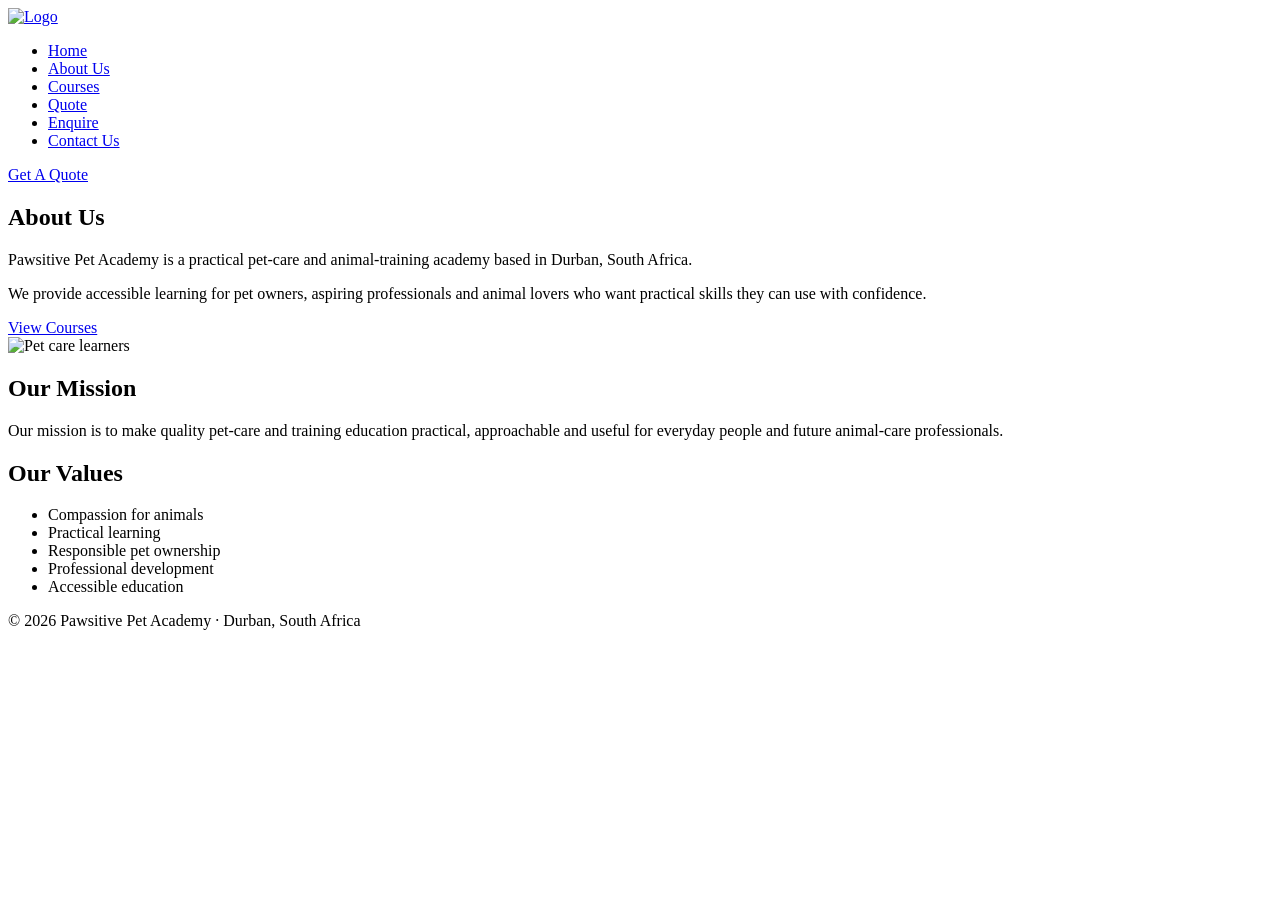
==== about.html @ f223840f "intial commit" ====
<!DOCTYPE html><html lang="en"><head><meta charset="UTF-8"><meta name="viewport" content="width=device-width, initial-scale=1.0"><title>About Us | Pawsitive Pet Academy</title><link rel="stylesheet" href="css/style.css"></head><body>
<header><nav><a href="index.html" class="logo"><img src="images/logo.png" alt="Logo"></a><ul><li><a href="index.html">Home</a></li><li><a href="about.html">About Us</a></li><li><a href="courses.html">Courses</a></li><li><a href="quote.html">Quote</a></li><li><a href="enquire.html">Enquire</a></li><li><a href="contact.html">Contact Us</a></li></ul><a href="quote.html" class="button">Get A Quote</a></nav></header>
<main><section class="hero"><div><h1>About Us</h1><p>Pawsitive Pet Academy is a practical pet-care and animal-training academy based in Durban, South Africa.</p><p>We provide accessible learning for pet owners, aspiring professionals and animal lovers who want practical skills they can use with confidence.</p><a href="courses.html" class="button">View Courses</a></div><img src="images/about.jpg" alt="Pet care learners"></section>
<section><h2>Our Mission</h2><p>Our mission is to make quality pet-care and training education practical, approachable and useful for everyday people and future animal-care professionals.</p><h2>Our Values</h2><ul><li>Compassion for animals</li><li>Practical learning</li><li>Responsible pet ownership</li><li>Professional development</li><li>Accessible education</li></ul></section></main><footer><p>© 2026 Pawsitive Pet Academy · Durban, South Africa</p></footer></body></html>
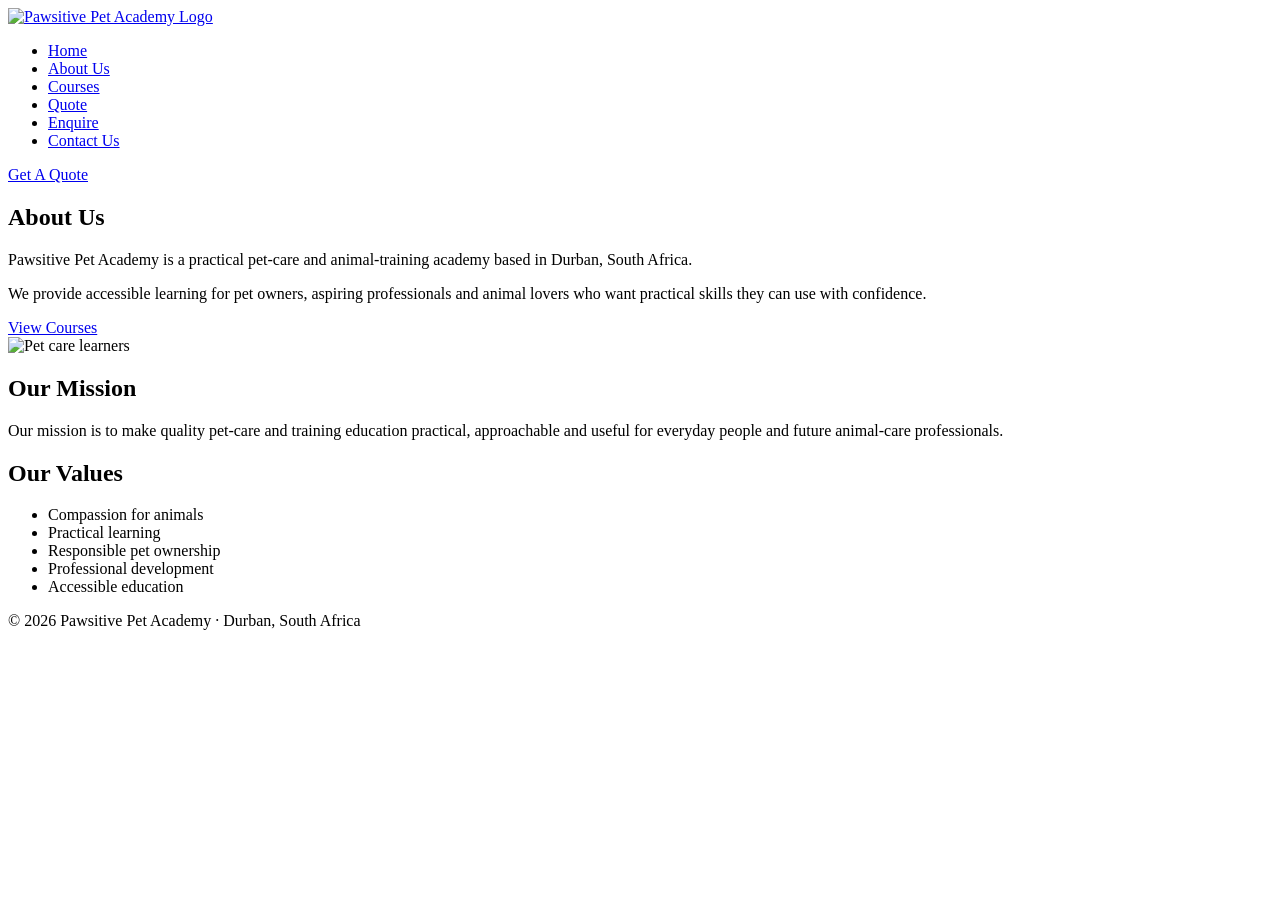
==== commit 5d41b268: "commit" ====
--- a/about.html
+++ b/about.html
@@ -1,4 +1,113 @@
-<!DOCTYPE html><html lang="en"><head><meta charset="UTF-8"><meta name="viewport" content="width=device-width, initial-scale=1.0"><title>About Us | Pawsitive Pet Academy</title><link rel="stylesheet" href="css/style.css"></head><body>
-<header><nav><a href="index.html" class="logo"><img src="images/logo.png" alt="Logo"></a><ul><li><a href="index.html">Home</a></li><li><a href="about.html">About Us</a></li><li><a href="courses.html">Courses</a></li><li><a href="quote.html">Quote</a></li><li><a href="enquire.html">Enquire</a></li><li><a href="contact.html">Contact Us</a></li></ul><a href="quote.html" class="button">Get A Quote</a></nav></header>
-<main><section class="hero"><div><h1>About Us</h1><p>Pawsitive Pet Academy is a practical pet-care and animal-training academy based in Durban, South Africa.</p><p>We provide accessible learning for pet owners, aspiring professionals and animal lovers who want practical skills they can use with confidence.</p><a href="courses.html" class="button">View Courses</a></div><img src="images/about.jpg" alt="Pet care learners"></section>
-<section><h2>Our Mission</h2><p>Our mission is to make quality pet-care and training education practical, approachable and useful for everyday people and future animal-care professionals.</p><h2>Our Values</h2><ul><li>Compassion for animals</li><li>Practical learning</li><li>Responsible pet ownership</li><li>Professional development</li><li>Accessible education</li></ul></section></main><footer><p>© 2026 Pawsitive Pet Academy · Durban, South Africa</p></footer></body></html>
+<!DOCTYPE html>
+<html lang="en">
+
+<head>
+    <meta charset="UTF-8">
+    <meta name="viewport" content="width=device-width, initial-scale=1.0">
+
+    <title>About Us | Pawsitive Pet Academy</title>
+
+    <link rel="stylesheet" href="css/style.css">
+</head>
+
+<body>
+
+    <header>
+
+        <nav>
+
+            <a href="index.html" class="logo">
+                <img src="images/logo.png" alt="Pawsitive Pet Academy Logo">
+            </a>
+
+            <ul>
+                <li><a href="index.html">Home</a></li>
+                <li><a href="about.html">About Us</a></li>
+                <li><a href="courses.html">Courses</a></li>
+                <li><a href="quote.html">Quote</a></li>
+                <li><a href="enquire.html">Enquire</a></li>
+                <li><a href="contact.html">Contact Us</a></li>
+            </ul>
+
+            <a href="quote.html" class="button">Get A Quote</a>
+
+        </nav>
+
+    </header>
+
+
+    <main>
+
+        <section class="hero">
+
+            <div>
+
+                <h1>About Us</h1>
+
+                <p>
+                    Pawsitive Pet Academy is a practical pet-care
+                    and animal-training academy based in Durban,
+                    South Africa.
+                </p>
+
+                <p>
+                    We provide accessible learning for pet owners,
+                    aspiring professionals and animal lovers who
+                    want practical skills they can use with confidence.
+                </p>
+
+                <a href="courses.html" class="button">
+                    View Courses
+                </a>
+
+            </div>
+
+            <img src="images/about.jpg"
+                 alt="Pet care learners">
+
+        </section>
+
+
+        <section>
+
+            <h2>Our Mission</h2>
+
+            <p>
+                Our mission is to make quality pet-care and
+                training education practical, approachable and
+                useful for everyday people and future
+                animal-care professionals.
+            </p>
+
+
+            <h2>Our Values</h2>
+
+            <ul>
+
+                <li>Compassion for animals</li>
+
+                <li>Practical learning</li>
+
+                <li>Responsible pet ownership</li>
+
+                <li>Professional development</li>
+
+                <li>Accessible education</li>
+
+            </ul>
+
+        </section>
+
+    </main>
+
+
+    <footer>
+
+        <p>
+            © 2026 Pawsitive Pet Academy · Durban, South Africa
+        </p>
+
+    </footer>
+
+</body>
+</html>
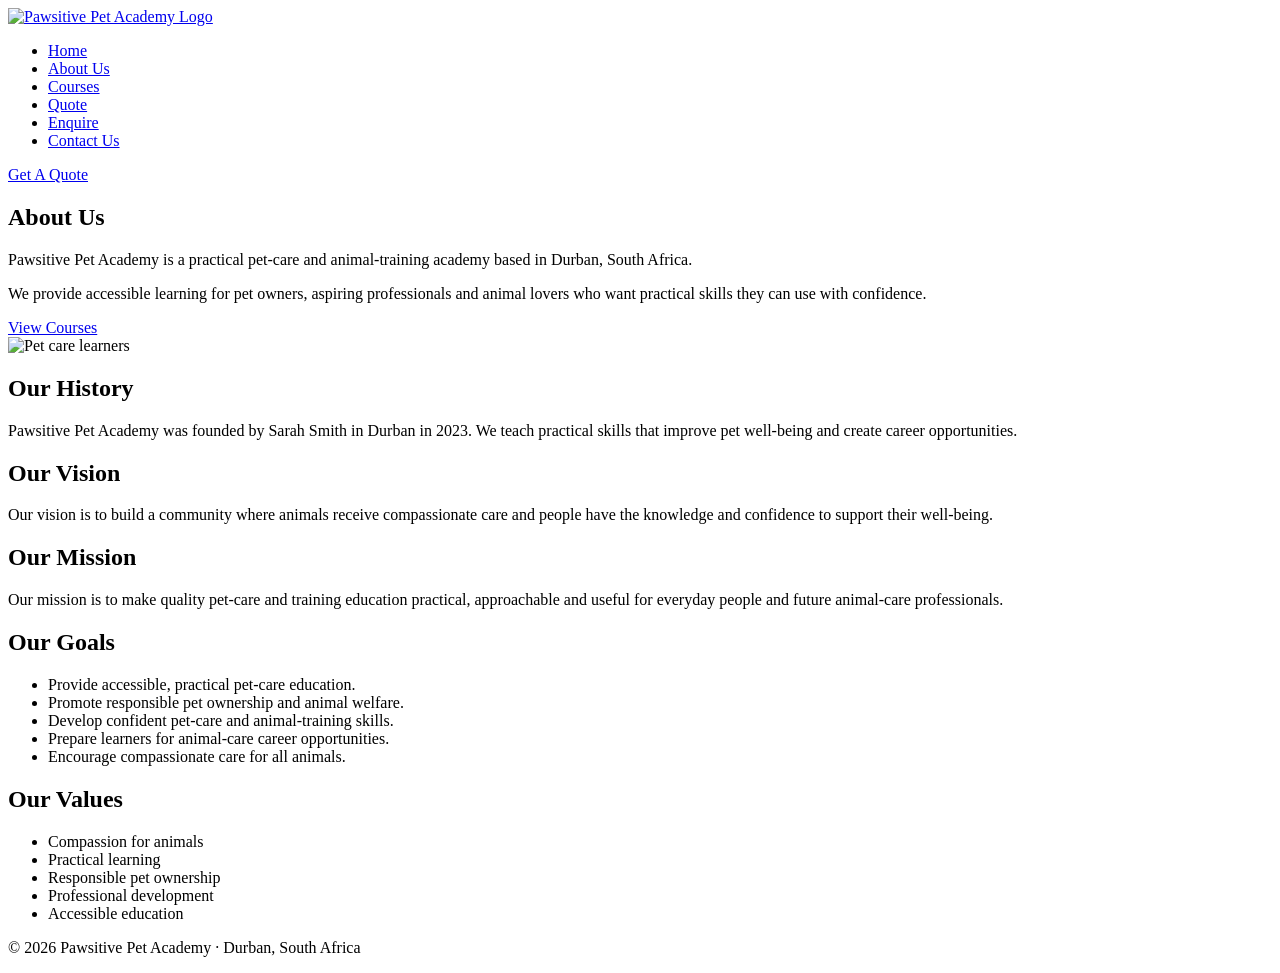
==== commit 83bb06a1: "update about page" ====
--- a/about.html
+++ b/about.html
@@ -70,6 +70,22 @@
 
         <section>
 
+            <h2>Our History</h2>
+
+            <p>
+                Pawsitive Pet Academy was founded by Sarah Smith
+                in Durban in 2023. We teach practical skills that
+                improve pet well-being and create career opportunities.
+            </p>
+
+            <h2>Our Vision</h2>
+
+            <p>
+                Our vision is to build a community where animals
+                receive compassionate care and people have the
+                knowledge and confidence to support their well-being.
+            </p>
+
             <h2>Our Mission</h2>
 
             <p>
@@ -79,6 +95,15 @@
                 animal-care professionals.
             </p>
 
+             <h2>Our Goals</h2>
+
+            <ul>
+                <li>Provide accessible, practical pet-care education.</li>
+                <li>Promote responsible pet ownership and animal welfare.</li>
+                <li>Develop confident pet-care and animal-training skills.</li>
+                <li>Prepare learners for animal-care career opportunities.</li>
+                <li>Encourage compassionate care for all animals.</li>
+            </ul>
 
             <h2>Our Values</h2>
 
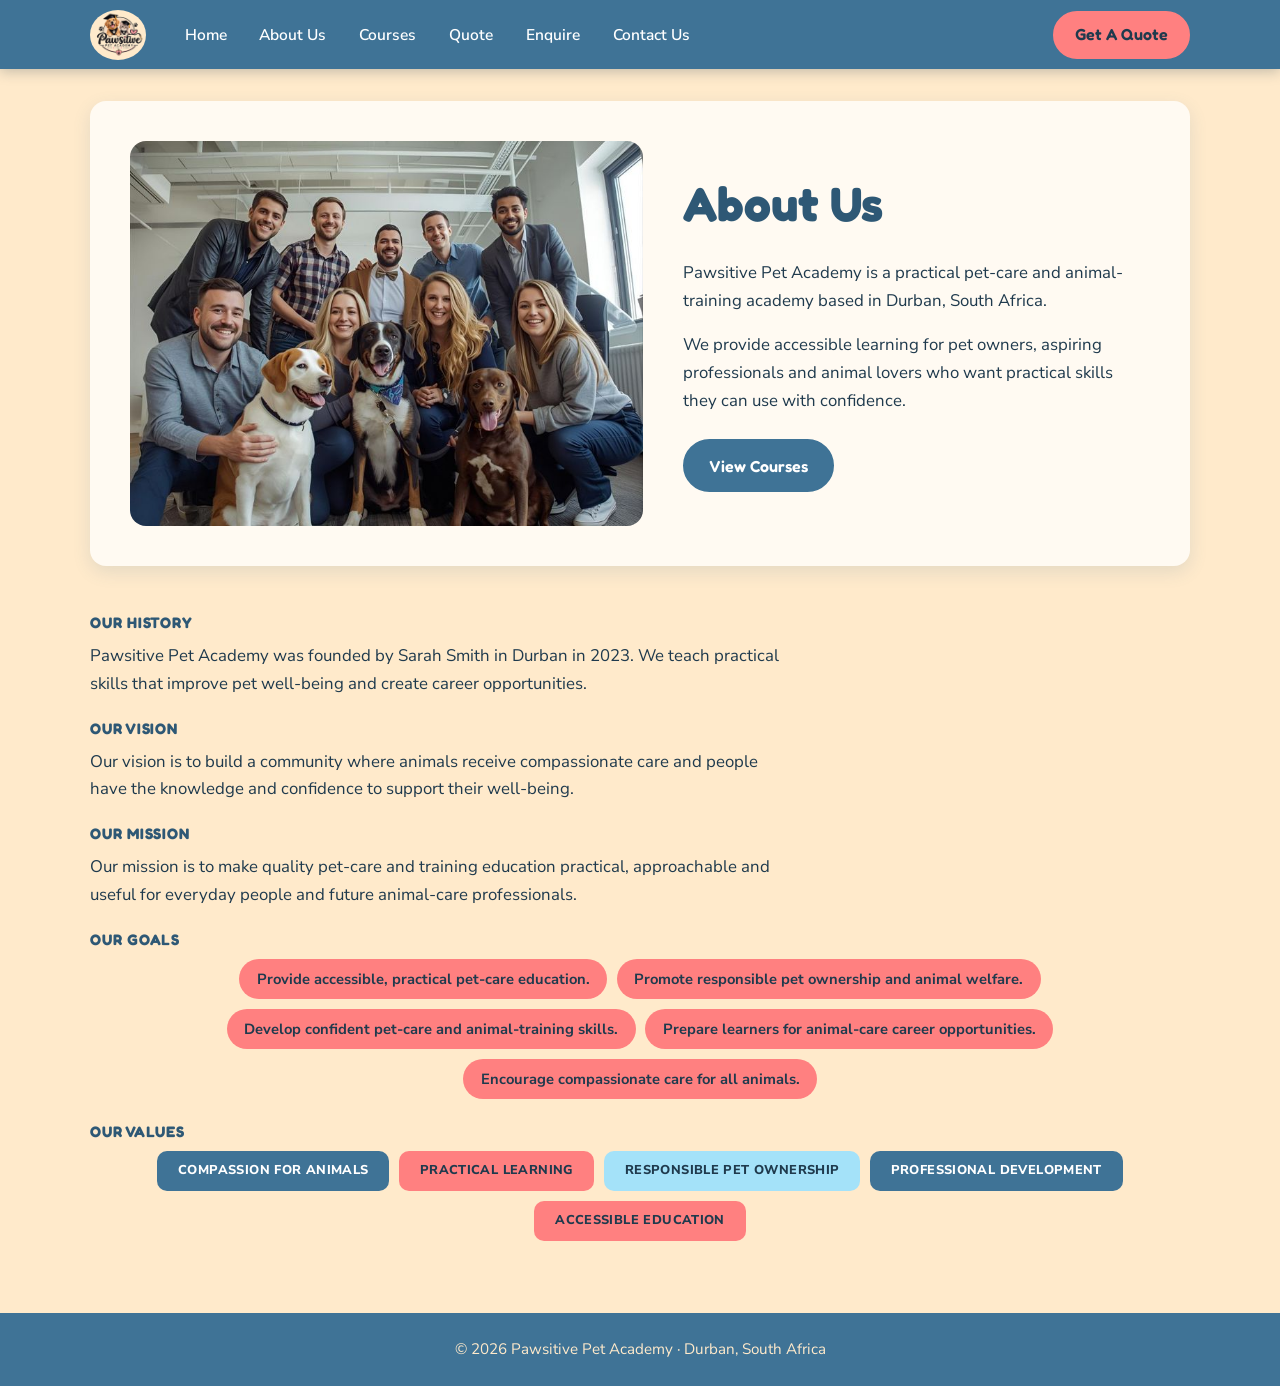
==== commit 914ca5ec: "Updated code for functionality." ====
--- a/about.html
+++ b/about.html
@@ -8,28 +8,29 @@
     <title>About Us | Pawsitive Pet Academy</title>
 
     <link rel="stylesheet" href="css/style.css">
+    <script src="js/script.js" defer></script>
 </head>
 
-<body>
+<body class="about">
 
     <header>
 
         <nav>
 
             <a href="index.html" class="logo">
-                <img src="images/logo.png" alt="Pawsitive Pet Academy Logo">
+                <img src="images/pawsitive-logo-0.1.png" alt="Pawsitive Pet Academy Logo">
             </a>
 
             <ul>
                 <li><a href="index.html">Home</a></li>
                 <li><a href="about.html">About Us</a></li>
                 <li><a href="courses.html">Courses</a></li>
-                <li><a href="quote.html">Quote</a></li>
+                <li><a href="calculate-fees.html">Quote</a></li>
                 <li><a href="enquire.html">Enquire</a></li>
                 <li><a href="contact.html">Contact Us</a></li>
             </ul>
 
-            <a href="quote.html" class="button">Get A Quote</a>
+            <a href="calculate-fees.html" class="button">Get A Quote</a>
 
         </nav>
 
@@ -62,7 +63,7 @@
 
             </div>
 
-            <img src="images/about.jpg"
+            <img src="images/sarah-and-staff.jpeg"
                  alt="Pet care learners">
 
         </section>
@@ -97,17 +98,19 @@
 
              <h2>Our Goals</h2>
 
-            <ul>
+             <ul class="goals">
+
                 <li>Provide accessible, practical pet-care education.</li>
                 <li>Promote responsible pet ownership and animal welfare.</li>
                 <li>Develop confident pet-care and animal-training skills.</li>
                 <li>Prepare learners for animal-care career opportunities.</li>
                 <li>Encourage compassionate care for all animals.</li>
-            </ul>
+             </ul>
+
 
             <h2>Our Values</h2>
 
-            <ul>
+            <ul class="values">
 
                 <li>Compassion for animals</li>
 
--- a/css/style.css
+++ b/css/style.css
@@ -0,0 +1,1027 @@
+@import url("https://fonts.googleapis.com/css2?family=Fredoka:wght@500;600;700&family=Nunito+Sans:wght@400;600;700&display=swap");
+
+
+:root {
+    --blue-light: #A4E2F9;   
+    --blue:       #3F7396;   
+    --peach:      #FFEACB;   
+    --coral:      #FF8080;   
+    --pink:       #F6CADD;   
+
+    
+    --navy:       #1F3A4D;   
+    --navy-soft:  #4A6678;   
+    --blue-deep:  #2E5875;   
+    --coral-deep: #F26666;   
+    --paper:      #FFFAF2;   
+    --line:       #F0D5A8;   
+     --error:      #B42318;
+    --error-bg:   #FDECEA;
+
+    --font-head: "Fredoka", "Trebuchet MS", system-ui, sans-serif;
+    --font-body: "Nunito Sans", "Segoe UI", system-ui, sans-serif;
+
+    --radius: 16px;
+    --radius-sm: 10px;
+    --shadow: 0 6px 18px rgba(63, 115, 150, 0.14);
+    --max: 1100px;
+}
+*::before,
+*::after {
+    box-sizing: border-box;
+}
+
+[hidden] {
+    display: none !important;
+}
+
+.visually-hidden {
+    position: absolute;
+    width: 1px;
+    height: 1px;
+    margin: -1px;
+    padding: 0;
+    overflow: hidden;
+    clip: rect(0 0 0 0);
+    white-space: nowrap;
+    border: 0;
+}
+
+html {
+    scroll-behavior: smooth;
+}
+
+body {
+    margin: 0;
+    min-height: 100vh;
+    display: flex;
+    flex-direction: column;
+    font-family: var(--font-body);
+    font-size: 1.05rem;
+    line-height: 1.65;
+    color: var(--navy);
+    background: var(--peach);
+}
+
+img {
+    display: block;
+    max-width: 100%;
+    height: auto;
+}
+
+a {
+    color: var(--blue-deep);
+}
+
+a:hover {
+    color: var(--blue);
+}
+
+:focus-visible {
+    outline: 3px solid var(--coral);
+    outline-offset: 3px;
+}
+
+h1,
+h2,
+h3 {
+    margin: 0 0 0.55em;
+    font-family: var(--font-head);
+    line-height: 1.2;
+    color: var(--blue-deep);
+}
+
+h1 { font-size: clamp(2rem, 4.5vw, 3rem);  font-weight: 700; }
+h2 { font-size: clamp(1.5rem, 3vw, 2rem);  font-weight: 600; }
+h3 { font-size: 1.25rem;                   font-weight: 600; }
+
+p {
+    margin: 0 0 1em;
+    max-width: 70ch;
+}
+
+ul {
+    padding-left: 1.25rem;
+}
+
+
+header {
+    position: sticky;
+    top: 0;
+    z-index: 100;
+    background: var(--blue);
+    box-shadow: 0 3px 12px rgba(31, 58, 77, 0.25);
+}
+
+nav {
+    max-width: var(--max);
+    margin: 0 auto;
+    padding: 0.6rem 1.25rem;
+    display: flex;
+    align-items: center;
+    gap: 1.5rem;
+    flex-wrap: wrap;
+}
+
+.logo img {
+    height: 50px;
+    width: auto;
+    border-radius: 50%;          
+    background: var(--paper);
+}
+
+nav ul {
+    list-style: none;
+    margin: 0 auto 0 0;
+    padding: 0;
+    display: flex;
+    flex-wrap: wrap;
+    gap: 0.25rem;
+}
+
+nav ul a {
+    display: block;
+    padding: 0.45rem 0.9rem;
+    border-radius: 999px;
+    color: #fff;
+    font-size: 0.97rem;
+    font-weight: 600;
+    text-decoration: none;
+    transition: background 0.2s, color 0.2s;
+}
+
+nav ul a:hover,
+nav ul a[aria-current="page"] {
+    background: var(--blue-light);
+    color: var(--navy);
+}
+
+nav :focus-visible {
+    outline-color: var(--blue-light);
+}
+ 
+.nav-badge {
+    display: inline-block;
+    min-width: 1.35rem;
+    margin-left: 0.35rem;
+    padding: 0 0.35rem;
+    border-radius: 999px;
+    background: var(--coral);
+    color: #fff;
+    font-size: 0.75rem;
+    line-height: 1.35rem;
+    text-align: center;
+}
+
+.button,
+button.button {
+    display: inline-block;
+    padding: 0.7rem 1.5rem;
+    border: 2px solid var(--blue);
+    border-radius: 999px;
+    background: var(--blue);
+    color: #fff;
+    font-family: var(--font-head);
+    font-size: 1rem;
+    font-weight: 600;
+    text-decoration: none;
+    cursor: pointer;
+    transition: background 0.2s, border-color 0.2s, color 0.2s, transform 0.15s;
+}
+
+.button:hover,
+button.button:hover {
+    background: var(--blue-deep);
+    border-color: var(--blue-deep);
+    color: #fff;
+    transform: translateY(-1px);
+}
+nav > .button {
+    padding: 0.55rem 1.25rem;
+    background: var(--coral);
+    border-color: var(--coral);
+    color: var(--navy);
+}
+nav > .button:hover {
+    background: var(--coral-deep);
+    border-color: var(--coral-deep);
+    color: var(--navy);
+}
+.button + .button {
+    background: transparent;
+    color: var(--blue-deep);
+}
+.button + .button:hover {
+    background: var(--blue-light);
+    border-color: var(--blue);
+    color: var(--navy);
+}
+
+.button.coral,
+form .button {
+    background: var(--coral);
+    border-color: var(--coral);
+    color: #fff;
+}
+.button.coral:hover,
+form .button:hover {
+    background: var(--coral-deep);
+    border-color: var(--coral-deep);
+    color: #fff;
+}
+
+main {
+    flex: 1;
+    width: 100%;
+    max-width: var(--max);
+    margin: 0 auto;
+    padding: 2rem 1.25rem 3rem;
+}
+
+main > section {
+    margin-bottom: 3rem;
+}
+main > section:last-child {
+    margin-bottom: 0;
+}
+
+.centered {
+    text-align: center;
+}
+.centered p {
+    margin-left: auto;
+    margin-right: auto;
+}
+.centered form {
+    text-align: left;
+}
+
+.hero {
+    display: grid;
+    grid-template-columns: 1.1fr 1fr;
+    gap: 2.5rem;
+    align-items: center;
+    padding: 2.5rem;
+    background: var(--paper);
+    border-radius: var(--radius);
+    box-shadow: var(--shadow);
+}
+.hero img {
+    width: 100%;
+    aspect-ratio: 4 / 3;
+    object-fit: cover;
+    border-radius: var(--radius);
+}
+
+.hero .button {
+    margin: 0.5rem 0.5rem 0 0;
+}
+
+.hero ul {
+    margin: 0 0 1.5rem;
+}
+
+.hero li {
+    margin-bottom: 0.3rem;
+}
+.stats {
+    display: grid;
+    grid-template-columns: repeat(auto-fit, minmax(150px, 1fr));
+    gap: 1rem;
+}
+
+.stats div {
+    padding: 1.25rem 1rem;
+    border-radius: var(--radius);
+    background: var(--blue-light);
+    text-align: center;
+}
+.stats div:nth-child(even) {
+    background: var(--pink);
+}
+.stats strong {
+    display: block;
+    font-family: var(--font-head);
+    font-size: 2.2rem;
+    line-height: 1.1;
+    color: var(--blue-deep);
+}
+.stats span {
+    font-size: 0.95rem;
+    font-weight: 600;
+}
+.cards {
+    display: grid;
+    grid-template-columns: repeat(auto-fit, minmax(230px, 1fr));
+    gap: 1.5rem;
+}
+.cards article {
+    display: flex;
+    flex-direction: column;
+    padding: 1.25rem 1.25rem 1.5rem;
+    overflow: hidden;
+    background: var(--paper);
+    border-top: 5px solid var(--blue-light);
+    border-radius: var(--radius);
+    box-shadow: var(--shadow);
+}
+.cards article img {
+    width: calc(100% + 2.5rem);
+    max-width: none;
+    margin: -1.25rem -1.25rem 1rem;
+    aspect-ratio: 4 / 3;
+    object-fit: cover;
+}
+.cards article h3 {
+    margin-bottom: 0.3rem;
+}
+.cards article p {
+    color: var(--navy-soft);
+    font-weight: 700;
+}
+.cards article .button {
+    margin-top: auto;
+    align-self: flex-start;
+    padding: 0.4rem 0.8rem;
+    background: #fff;
+    border-color: var(--blue);
+    color: var(--blue-deep);
+    font-size: 0.85rem;
+    text-align: center;
+}
+
+.cards article .button::after {
+    content: " \2192";
+}
+.cards article .button:hover {
+    background: var(--blue-light);
+    border-color: var(--blue);
+    color: var(--navy);
+}
+
+.info-box {
+    display: flex;
+    align-items: center;
+    justify-content: center;
+    padding: 1rem;
+    background: var(--blue-light);
+    border-radius: var(--radius-sm);
+    text-align: center;
+    font-size: 0.92rem;
+}
+.info-box p {
+    margin: 0;
+}
+
+.tabs {
+    display: inline-flex;
+    margin: 0.5rem 0 1.75rem;
+    overflow: hidden;
+    background: #fff;
+    border: 1.5px solid var(--navy);
+    border-radius: 999px;
+}
+.tabs a {
+    padding: 0.4rem 1.2rem;
+    border-left: 1.5px solid var(--navy);
+    color: var(--ink);
+    font-size: 0.85rem;
+    font-weight: 700;
+    text-decoration: none;
+}
+.tabs a:first-child {
+    border-left: 0;
+}
+.tabs a:hover {
+    background: var(--blue-light);
+    color: var(--navy);
+}
+.tabs a[aria-current="page"] {
+    background: var(--blue);
+    color: #fff;
+}
+
+blockquote {
+    margin: 0;
+    padding: 1.5rem;
+    background: var(--paper);
+    border-left: 6px solid var(--coral);
+    border-radius: var(--radius-sm) var(--radius) var(--radius) var(--radius-sm);
+    box-shadow: var(--shadow);
+}
+
+blockquote strong {
+    display: inline-block;
+    margin-top: 0.6rem;
+    color: var(--blue-deep);
+    font-size: 0.95rem;
+}
+
+main > section:not(.hero) > h1 {
+    margin-bottom: 0.4em;
+}
+
+main > section:not(.hero) > h2 {
+    margin-top: 1.8em;
+}
+
+body.home main h2,
+body.about main h2 {
+    margin: 1.4rem 0 0.6rem;
+    color: var(--blue-deep);
+    font-size: 0.95rem;
+    font-weight: 800;
+    letter-spacing: 0.05em;
+    text-transform: uppercase;
+}
+
+body.about .hero > img {
+    order: -1;                       
+}
+
+ul.goals,
+ul.values,
+ul.serve {
+    list-style: none;
+    margin: 0 0 1.5rem;
+    padding: 0;
+    display: flex;
+    flex-wrap: wrap;
+    justify-content: center;
+    gap: 0.6rem;
+}
+ 
+ul.goals li {
+    padding: 0.5rem 1.1rem;
+    border-radius: 22px;
+    background: var(--coral);
+    color: var(--navy);
+    font-size: 0.92rem;
+    font-weight: 700;
+}
+ 
+ul.values li {
+    padding: 0.6rem 1.3rem;
+    border-radius: var(--radius-sm);
+    font-size: 0.8rem;
+    font-weight: 800;
+    letter-spacing: 0.03em;
+    text-transform: uppercase;
+}
+ul.values li:nth-child(1) { background: var(--blue);       color: #fff; }
+ul.values li:nth-child(2) { background: var(--coral);      color: var(--navy); }
+ul.values li:nth-child(3) { background: var(--blue-light); color: var(--navy); }
+ul.values li:nth-child(4) { background: var(--blue);       color: #fff; }
+ul.values li:nth-child(5) { background: var(--coral);      color: var(--navy); }
+
+ul.serve li {
+    padding: 0.45rem 1.1rem;
+    border-radius: 999px;
+    background: var(--blue-light);
+    color: var(--navy);
+    font-size: 0.88rem;
+    font-weight: 700;
+}
+
+.course-facts {
+    display: flex;
+    flex-wrap: wrap;
+    gap: 1rem;
+    margin: 0 0 1.25rem;
+}
+.course-facts span {
+    flex: 1 1 8rem;
+    padding: 0.5rem 1rem;
+    border: 2px solid var(--blue);
+    border-radius: var(--radius-sm);
+    color: var(--blue);
+    font-size: 1.1rem;
+    font-weight: 800;
+    text-align: center;
+}
+.course-detail h2 {
+    margin: 1rem 0 0.3rem;
+    font-size: 1.15rem;
+    font-weight: 600;
+}
+.button-row {
+    display: flex;
+    flex-wrap: wrap;
+    gap: 0.75rem;
+    margin: 1rem 0 0.75rem;
+}
+.button-row .button {
+    margin: 0;
+}
+.course-detail .hero-faq {
+    display: block;
+    width: fit-content;
+    margin: 0.25rem auto 0;
+}
+
+form {
+    max-width: 560px;
+    margin-top: 1.5rem;
+    padding: 2rem;
+    background: var(--paper);
+    border-radius: var(--radius);
+    box-shadow: var(--shadow);
+}
+
+label {
+    display: block;
+    margin: 1.1rem 0 0.35rem;
+    font-weight: 700;
+}
+
+label:first-of-type {
+    margin-top: 0;
+}
+
+input,
+select,
+textarea {
+    width: 100%;
+    padding: 0.7rem 0.85rem;
+    font: inherit;
+    color: var(--navy);
+    background: #fff;
+    border: 2px solid var(--line);
+    border-radius: var(--radius-sm);
+    transition: border-color 0.2s, box-shadow 0.2s;
+}
+
+input:focus,
+select:focus,
+textarea:focus {
+    outline: none;
+    border-color: var(--blue);
+    box-shadow: 0 0 0 3px var(--blue-light);
+}
+
+textarea {
+    resize: vertical;
+}
+
+input,
+select,
+textarea {
+    scroll-margin-top: 120px;
+}
+ 
+form .button {
+    margin-top: 1.5rem;
+}
+
+input.invalid,
+select.invalid,
+textarea.invalid {
+    border-color: var(--error);
+    background: var(--error-bg);
+}
+.field-error {
+    display: block;
+    margin-top: 0.3rem;
+    color: var(--error);
+    font-size: 0.88rem;
+    font-weight: 600;
+}
+.field-error:empty {
+    display: none;
+}
+
+.status {
+    max-width: none;
+    margin: 0 0 1rem;
+    padding: 0.75rem 1rem;
+    background: var(--blue-light);
+    color: var(--navy);
+    border-radius: var(--radius-sm);
+    font-weight: 600;
+}
+.status.error {
+    background: var(--error-bg);
+    border: 1px solid #F3B5B0;
+    color: var(--error);
+}
+.status a {
+    font-weight: 800;
+}
+.centered .status {
+    max-width: 680px;
+}
+
+details {
+    max-width: 760px;
+    margin-bottom: 0.8rem;
+    background: var(--paper);
+    border: 2px solid var(--line);
+    border-radius: var(--radius-sm);
+}
+
+details[open] {
+    border-color: var(--blue-light);
+}
+
+summary {
+    display: flex;
+    justify-content: space-between;
+    align-items: center;
+    gap: 1rem;
+    padding: 1rem 1.25rem;
+    font-family: var(--font-head);
+    font-size: 1.1rem;
+    font-weight: 500;
+    color: var(--blue-deep);
+    list-style: none;
+    cursor: pointer;
+}
+
+summary::-webkit-details-marker {
+    display: none;
+}
+
+summary::after {
+    content: "+";
+    flex: none;
+    width: 1.8rem;
+    height: 1.8rem;
+    display: grid;
+    place-items: center;
+    border-radius: 50%;
+    background: var(--blue-light);
+    color: var(--navy);
+    font-size: 1.3rem;
+    line-height: 1;
+}
+
+details[open] summary::after {
+    content: "\2212";            
+    background: var(--coral);
+}
+
+details[open] summary {
+    border-bottom: 2px solid var(--line);
+}
+
+details p {
+    margin: 0;
+    padding: 1rem 1.25rem 0.25rem;
+}
+
+.contact {
+    display: grid;
+    grid-template-columns: 1fr 1fr;
+    grid-template-areas:
+        "map title"
+        "map info";
+    grid-template-rows: auto 1fr;
+    column-gap: 2.5rem;
+}
+.contact > h1 {
+    grid-area: title;
+    font-size: 1.5rem;
+}
+
+.contact-map {
+    grid-area: map;
+}
+.contact-info {
+    grid-area: info;
+}
+
+.contact-map iframe {
+    width: 100%;
+    height: 380px;
+    border: 0;
+    border-radius: var(--radius);
+    box-shadow: var(--shadow);
+}
+
+.contact-info {
+    margin-top: 1.5rem;
+    padding: 1.75rem 2rem;
+    background: var(--paper);
+    border-radius: var(--radius);
+    box-shadow: var(--shadow);
+}
+
+.contact-info h2:not(:first-child) {
+    margin-top: 1.5rem;
+}
+
+.contact-info p {
+    margin-bottom: 0.5rem;
+}
+
+.icon {
+    flex: none;
+    display: grid;
+    place-items: center;
+    width: 2.1rem;
+    height: 2.1rem;
+    border-radius: 50%;
+    background: var(--blue-light);
+    font-size: 1rem;
+}
+.icon.coral { background: var(--coral); }
+.icon.blue  { background: var(--blue); }
+.icon.white { background: #fff; }
+
+.social {
+    display: flex;
+    gap: 1.1rem;
+    margin: 0.75rem 0 0;
+    padding: 0;
+    list-style: none;
+}
+.social img {
+    width: 34px;
+    height: 34px;
+    border-radius: 8px;
+    object-fit: cover;
+}
+
+.selection-layout {
+    display: grid;
+    grid-template-columns: 1.4fr 1fr;
+    gap: 2rem;
+    align-items: start;
+}
+ 
+.course-table {
+    width: 100%;
+    border-collapse: separate;
+    border-spacing: 0 0.6rem;
+}
+.course-table td {
+    padding: 0.7rem 1rem;
+    background: var(--blue-light);
+    border-top: 1.5px solid var(--navy);
+    border-bottom: 1.5px solid var(--navy);
+    font-size: 0.92rem;
+    font-weight: 700;
+}
+.course-table td:first-child {
+    border-left: 1.5px solid var(--navy);
+    border-radius: var(--radius-sm) 0 0 var(--radius-sm);
+}
+.course-table td:last-child {
+    width: 1%;
+    border-right: 1.5px solid var(--navy);
+    border-radius: 0 var(--radius-sm) var(--radius-sm) 0;
+    text-align: right;
+}
+.course-table td:nth-child(2) {
+    white-space: nowrap;
+    text-align: right;
+}
+ 
+.remove-btn {
+    padding: 0.25rem 0.8rem;
+    background: #fff;
+    border: 2px solid var(--blue);
+    border-radius: 8px;
+    color: var(--blue-deep);
+    font: inherit;
+    font-size: 0.85rem;
+    font-weight: 700;
+    cursor: pointer;
+}
+.remove-btn:hover {
+    background: var(--blue);
+    color: #fff;
+}
+ 
+.selection-list .browse {
+    display: block;
+    margin-top: 0.4rem;
+    text-align: center;
+}
+ 
+.selection {
+    padding: 1.5rem;
+    background: #fff;
+    border: 1.5px solid var(--navy);
+    border-radius: var(--radius);
+}
+.selection h2 {
+    margin: 0 0 0.6rem;
+    color: var(--blue-deep);
+    font-size: 1.2rem;
+}
+.discount-bars {
+    display: flex;
+    gap: 0.4rem;
+    margin-bottom: 0.7rem;
+}
+.discount-bars span {
+    flex: 1;
+    height: 0.55rem;
+    border-radius: 999px;
+    background: var(--peach);
+}
+.discount-bars span.on {
+    background: var(--coral);
+}
+.selection .button {
+    display: block;
+    margin-top: 1.2rem;
+    text-align: center;
+}
+.selection .button[aria-disabled="true"] {
+    opacity: 0.6;
+}
+.fine-print {
+    margin: 1rem 0 0;
+    color: var(--navy-soft);
+    font-size: 0.82rem;
+}
+ 
+.summary-table {
+    width: 100%;
+    border-collapse: collapse;
+}
+.summary-table th,
+.summary-table td {
+    padding: 0.3rem 0;
+    font-size: 0.95rem;
+}
+.summary-table th {
+    font-weight: 500;
+    text-align: left;
+}
+.summary-table td {
+    font-weight: 600;
+    text-align: right;
+    white-space: nowrap;
+}
+.summary-table .total th,
+.summary-table .total td {
+    padding-top: 0.6rem;
+    border-top: 1.5px solid var(--navy);
+    font-size: 1.15rem;
+    font-weight: 800;
+}
+
+.status-icon {
+    display: grid;
+    place-items: center;
+    width: 84px;
+    height: 84px;
+    margin: 0 auto 1rem;
+    border-radius: 50%;
+    background: var(--coral);
+    color: #fff;
+    font-size: 2.6rem;
+    font-weight: 800;
+}
+ 
+.ref-box {
+    max-width: 420px;
+    margin: 1.25rem auto;
+    padding: 0.7rem 1rem;
+    background: #fff;
+    border: 2px solid var(--blue);
+    border-radius: var(--radius-sm);
+}
+.ref-box span {
+    display: block;
+    font-size: 0.95rem;
+}
+.ref-box strong {
+    display: block;
+    color: var(--blue);
+    font-size: 1.5rem;
+    line-height: 1.3;
+}
+
+.quote-summary {
+    width: 100%;
+    max-width: 520px;
+    margin: 1.5rem auto;
+    border-collapse: collapse;
+    text-align: left;
+}
+.quote-summary th,
+.quote-summary td {
+    padding: 0.65rem 0.25rem;
+    border-bottom: 1px solid rgba(31, 58, 77, 0.3);
+    font-size: 0.95rem;
+}
+.quote-summary th {
+    font-weight: 400;
+    text-align: left;
+}
+.quote-summary td {
+    text-align: right;
+    white-space: nowrap;
+}
+.quote-summary tfoot th,
+.quote-summary tfoot td {
+    border-bottom: 0;
+    font-weight: 800;
+}
+
+hr {
+    margin: 1rem 0;
+    border: 0;
+    border-top: 2px dashed var(--line);
+}
+
+footer {
+    padding: 1.5rem 1.25rem;
+    background: var(--blue);
+    color: var(--peach);
+    font-size: 0.95rem;
+    text-align: center;
+}
+
+.footer-inner {
+    max-width: var(--max);
+    margin: 0 auto;
+    padding: 0 1.25rem;
+    display: flex;
+    flex-wrap: wrap;
+    align-items: center;
+    justify-content: space-between;
+    gap: 0.6rem 1.5rem;
+}
+
+footer p {
+    max-width: none;
+    margin: 0 auto;
+}
+
+@media (max-width: 860px) {
+    .hero {
+        grid-template-columns: 1fr;
+        padding: 1.75rem;
+    }
+
+    .hero > img,
+        body.about .hero > img {
+        order: -1;              
+    }
+}
+
+.contact {
+        grid-template-columns: 1fr;
+        grid-template-areas:
+            "title"
+            "map"
+            "info";
+        grid-template-rows: auto;
+    }
+ 
+    .contact-map iframe {
+        height: 300px;
+    }
+ 
+    .selection-layout {
+        grid-template-columns: 1fr;
+    }
+
+@media (max-width: 700px) {
+    header {
+        position: static;
+    }
+
+    nav {
+        justify-content: space-between;
+        gap: 0.75rem;
+    }
+
+    nav ul {
+        order: 3;
+        width: 100%;
+        margin: 0;
+        justify-content: center;
+    }
+
+    form,
+    .selection {
+        padding: 1.4rem;
+    }
+ 
+    .footer-inner {
+        justify-content: center;
+        text-align: center;
+    }
+ 
+    .footer-links {
+        justify-content: center;
+        gap: 0.3rem 1rem;
+    }
+ 
+    .footer-links li + li::before {
+        display: none;
+    }
+}
+
+@media (prefers-reduced-motion: reduce) {
+    * {
+        transition: none !important;
+        scroll-behavior: auto !important;
+    }
+}
